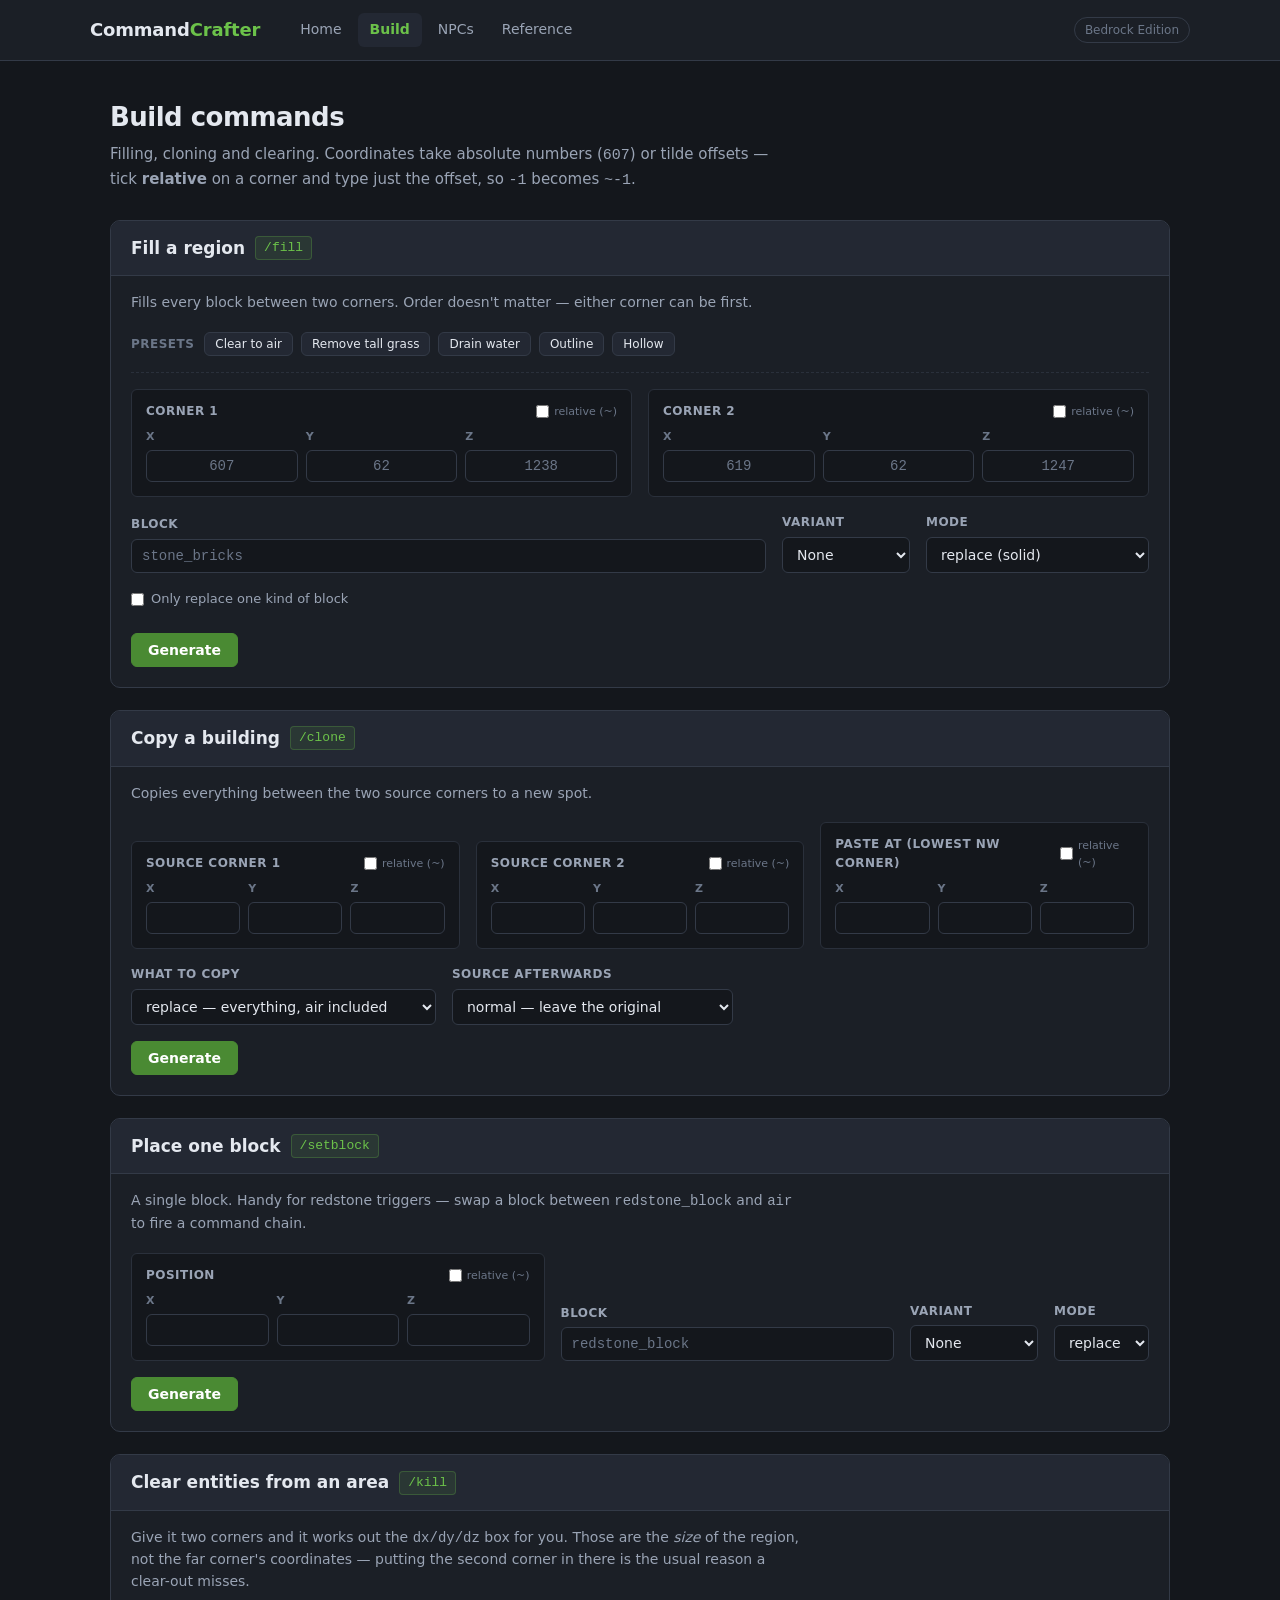
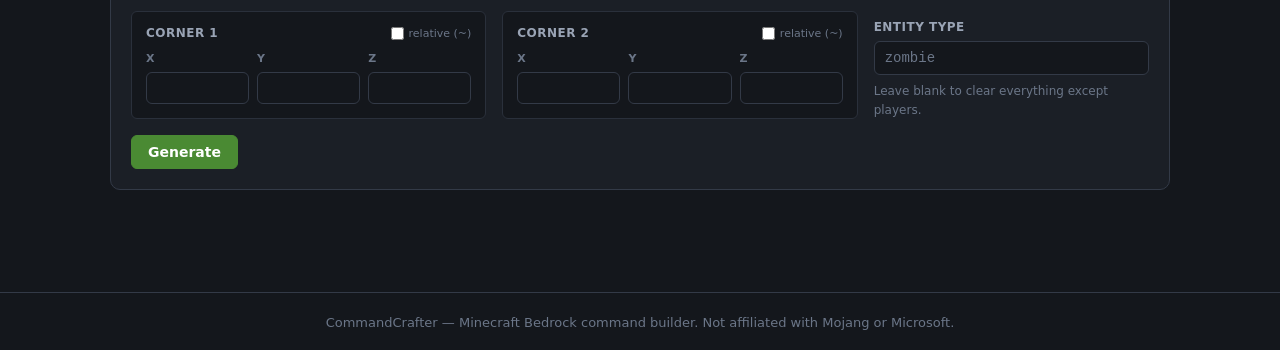
==== build.html @ ae36e780 "Add build and NPC command generators Static site, no build step. Four pages: build commands (/fill, " ====
<!DOCTYPE html>
<html lang="en">
<head>
<meta charset="utf-8">
<meta name="viewport" content="width=device-width, initial-scale=1">
<title>Build Commands — CommandCrafter</title>
<link rel="stylesheet" href="assets/css/style.css">
</head>
<body>

<header class="site-header">
  <div class="inner">
    <a class="brand" href="index.html">Command<span>Crafter</span></a>
    <nav class="site-nav">
      <a href="index.html">Home</a>
      <a href="build.html">Build</a>
      <a href="npc.html">NPCs</a>
      <a href="reference.html">Reference</a>
    </nav>
    <span class="edition-badge">Bedrock Edition</span>
  </div>
</header>

<main>
  <h1 class="page-title">Build commands</h1>
  <p class="page-intro">
    Filling, cloning and clearing. Coordinates take absolute numbers
    (<code>607</code>) or tilde offsets — tick <strong>relative</strong> on a corner
    and type just the offset, so <code>-1</code> becomes <code>~-1</code>.
  </p>

  <!-- ============================ FILL ============================ -->
  <section class="tool" id="tool-fill">
    <h2>Fill a region <span class="cmd-name">/fill</span></h2>
    <div class="tool-body">
      <p class="tool-desc">
        Fills every block between two corners. Order doesn't matter — either corner
        can be first.
      </p>

      <div class="preset-row">
        <span class="preset-label">Presets</span>
        <button type="button" class="small" data-fill-preset="air">Clear to air</button>
        <button type="button" class="small" data-fill-preset="grass">Remove tall grass</button>
        <button type="button" class="small" data-fill-preset="water">Drain water</button>
        <button type="button" class="small" data-fill-preset="outline">Outline</button>
        <button type="button" class="small" data-fill-preset="hollow">Hollow</button>
      </div>

      <div class="field-row">
        <div class="coord-group">
          <div class="field-label">
            <span>Corner 1</span>
            <label class="rel-toggle"><input type="checkbox" id="fill-from-rel"> relative (~)</label>
          </div>
          <div class="coord-inputs">
            <div class="field"><label for="fill-from-x">X</label><input type="text" id="fill-from-x" placeholder="607"></div>
            <div class="field"><label for="fill-from-y">Y</label><input type="text" id="fill-from-y" placeholder="62"></div>
            <div class="field"><label for="fill-from-z">Z</label><input type="text" id="fill-from-z" placeholder="1238"></div>
          </div>
        </div>

        <div class="coord-group">
          <div class="field-label">
            <span>Corner 2</span>
            <label class="rel-toggle"><input type="checkbox" id="fill-to-rel"> relative (~)</label>
          </div>
          <div class="coord-inputs">
            <div class="field"><label for="fill-to-x">X</label><input type="text" id="fill-to-x" placeholder="619"></div>
            <div class="field"><label for="fill-to-y">Y</label><input type="text" id="fill-to-y" placeholder="62"></div>
            <div class="field"><label for="fill-to-z">Z</label><input type="text" id="fill-to-z" placeholder="1247"></div>
          </div>
        </div>
      </div>

      <div class="field-row">
        <div class="field grow">
          <label for="fill-block">Block</label>
          <input type="text" id="fill-block" list="blocks-list" placeholder="stone_bricks" autocomplete="off">
        </div>
        <div class="field">
          <label for="fill-variant">Variant</label>
          <select id="fill-variant">
            <option value="none">None</option>
            <option value="data">Data value</option>
            <option value="states">Block states</option>
          </select>
        </div>
        <div class="field" id="fill-data-field" style="display:none">
          <label for="fill-data">Data value</label>
          <input type="text" id="fill-data" placeholder="0" style="width:90px">
        </div>
        <div class="field grow" id="fill-states-field" style="display:none">
          <label for="fill-states">Block states</label>
          <input type="text" id="fill-states" placeholder='["stone_brick_type"="mossy"]'>
        </div>
        <div class="field">
          <label for="fill-mode">Mode</label>
          <select id="fill-mode">
            <option value="replace">replace (solid)</option>
            <option value="outline">outline (walls only)</option>
            <option value="hollow">hollow (walls + air inside)</option>
            <option value="destroy">destroy (drops blocks)</option>
            <option value="keep">keep (air only)</option>
          </select>
        </div>
      </div>

      <div class="field-row">
        <label class="check" for="fill-filter-enable">
          <input type="checkbox" id="fill-filter-enable">
          Only replace one kind of block
        </label>
      </div>

      <div class="field-row" id="fill-filter-fields" style="display:none">
        <div class="field grow">
          <label for="fill-filter-block">Block to replace</label>
          <input type="text" id="fill-filter-block" list="blocks-list" placeholder="tall_grass" autocomplete="off">
        </div>
        <div class="field">
          <label for="fill-filter-data">Its data value</label>
          <input type="text" id="fill-filter-data" placeholder="optional" style="width:120px">
        </div>
      </div>

      <div class="actions">
        <button type="button" class="primary" id="fill-generate">Generate</button>
      </div>

      <div class="output" id="fill-output"></div>
    </div>
  </section>

  <!-- ============================ CLONE ============================ -->
  <section class="tool" id="tool-clone">
    <h2>Copy a building <span class="cmd-name">/clone</span></h2>
    <div class="tool-body">
      <p class="tool-desc">
        Copies everything between the two source corners to a new spot.
      </p>

      <div class="field-row">
        <div class="coord-group">
          <div class="field-label">
            <span>Source corner 1</span>
            <label class="rel-toggle"><input type="checkbox" id="clone-from-rel"> relative (~)</label>
          </div>
          <div class="coord-inputs">
            <div class="field"><label for="clone-from-x">X</label><input type="text" id="clone-from-x"></div>
            <div class="field"><label for="clone-from-y">Y</label><input type="text" id="clone-from-y"></div>
            <div class="field"><label for="clone-from-z">Z</label><input type="text" id="clone-from-z"></div>
          </div>
        </div>

        <div class="coord-group">
          <div class="field-label">
            <span>Source corner 2</span>
            <label class="rel-toggle"><input type="checkbox" id="clone-to-rel"> relative (~)</label>
          </div>
          <div class="coord-inputs">
            <div class="field"><label for="clone-to-x">X</label><input type="text" id="clone-to-x"></div>
            <div class="field"><label for="clone-to-y">Y</label><input type="text" id="clone-to-y"></div>
            <div class="field"><label for="clone-to-z">Z</label><input type="text" id="clone-to-z"></div>
          </div>
        </div>

        <div class="coord-group">
          <div class="field-label">
            <span>Paste at (lowest NW corner)</span>
            <label class="rel-toggle"><input type="checkbox" id="clone-dest-rel"> relative (~)</label>
          </div>
          <div class="coord-inputs">
            <div class="field"><label for="clone-dest-x">X</label><input type="text" id="clone-dest-x"></div>
            <div class="field"><label for="clone-dest-y">Y</label><input type="text" id="clone-dest-y"></div>
            <div class="field"><label for="clone-dest-z">Z</label><input type="text" id="clone-dest-z"></div>
          </div>
        </div>
      </div>

      <div class="field-row">
        <div class="field">
          <label for="clone-mask">What to copy</label>
          <select id="clone-mask">
            <option value="replace">replace — everything, air included</option>
            <option value="masked">masked — skip air, keep what's there</option>
            <option value="filtered">filtered — one block type only</option>
          </select>
        </div>
        <div class="field">
          <label for="clone-mode">Source afterwards</label>
          <select id="clone-mode">
            <option value="normal">normal — leave the original</option>
            <option value="move">move — delete the original</option>
            <option value="force">force — allow overlapping regions</option>
          </select>
        </div>
        <div class="field grow" id="clone-filter-fields" style="display:none">
          <label for="clone-filter-block">Block to copy</label>
          <input type="text" id="clone-filter-block" list="blocks-list" placeholder="stone_bricks" autocomplete="off">
        </div>
        <div class="field" id="clone-filter-data-field">
          <label for="clone-filter-data">Data</label>
          <input type="text" id="clone-filter-data" placeholder="optional" style="width:110px">
        </div>
      </div>

      <div class="actions">
        <button type="button" class="primary" id="clone-generate">Generate</button>
      </div>

      <div class="output" id="clone-output"></div>
    </div>
  </section>

  <!-- ============================ SETBLOCK ============================ -->
  <section class="tool" id="tool-setblock">
    <h2>Place one block <span class="cmd-name">/setblock</span></h2>
    <div class="tool-body">
      <p class="tool-desc">
        A single block. Handy for redstone triggers — swap a block between
        <code>redstone_block</code> and <code>air</code> to fire a command chain.
      </p>

      <div class="field-row">
        <div class="coord-group">
          <div class="field-label">
            <span>Position</span>
            <label class="rel-toggle"><input type="checkbox" id="sb-at-rel"> relative (~)</label>
          </div>
          <div class="coord-inputs">
            <div class="field"><label for="sb-at-x">X</label><input type="text" id="sb-at-x"></div>
            <div class="field"><label for="sb-at-y">Y</label><input type="text" id="sb-at-y"></div>
            <div class="field"><label for="sb-at-z">Z</label><input type="text" id="sb-at-z"></div>
          </div>
        </div>

        <div class="field grow">
          <label for="sb-block">Block</label>
          <input type="text" id="sb-block" list="blocks-list" placeholder="redstone_block" autocomplete="off">
        </div>
        <div class="field">
          <label for="sb-variant">Variant</label>
          <select id="sb-variant">
            <option value="none">None</option>
            <option value="data">Data value</option>
            <option value="states">Block states</option>
          </select>
        </div>
        <div class="field" id="sb-data-field" style="display:none">
          <label for="sb-data">Data</label>
          <input type="text" id="sb-data" placeholder="0" style="width:90px">
        </div>
        <div class="field grow" id="sb-states-field" style="display:none">
          <label for="sb-states">Block states</label>
          <input type="text" id="sb-states" placeholder='["direction"=0]'>
        </div>
        <div class="field">
          <label for="sb-mode">Mode</label>
          <select id="sb-mode">
            <option value="replace">replace</option>
            <option value="destroy">destroy</option>
            <option value="keep">keep</option>
          </select>
        </div>
      </div>

      <div class="actions">
        <button type="button" class="primary" id="sb-generate">Generate</button>
      </div>

      <div class="output" id="sb-output"></div>
    </div>
  </section>

  <!-- ======================= CLEAR ENTITIES ======================= -->
  <section class="tool" id="tool-clear-entities">
    <h2>Clear entities from an area <span class="cmd-name">/kill</span></h2>
    <div class="tool-body">
      <p class="tool-desc">
        Give it two corners and it works out the <code>dx/dy/dz</code> box for you.
        Those are the <em>size</em> of the region, not the far corner's coordinates —
        putting the second corner in there is the usual reason a clear-out misses.
      </p>

      <div class="field-row">
        <div class="coord-group">
          <div class="field-label">
            <span>Corner 1</span>
            <label class="rel-toggle"><input type="checkbox" id="ce-from-rel"> relative (~)</label>
          </div>
          <div class="coord-inputs">
            <div class="field"><label for="ce-from-x">X</label><input type="text" id="ce-from-x"></div>
            <div class="field"><label for="ce-from-y">Y</label><input type="text" id="ce-from-y"></div>
            <div class="field"><label for="ce-from-z">Z</label><input type="text" id="ce-from-z"></div>
          </div>
        </div>

        <div class="coord-group">
          <div class="field-label">
            <span>Corner 2</span>
            <label class="rel-toggle"><input type="checkbox" id="ce-to-rel"> relative (~)</label>
          </div>
          <div class="coord-inputs">
            <div class="field"><label for="ce-to-x">X</label><input type="text" id="ce-to-x"></div>
            <div class="field"><label for="ce-to-y">Y</label><input type="text" id="ce-to-y"></div>
            <div class="field"><label for="ce-to-z">Z</label><input type="text" id="ce-to-z"></div>
          </div>
        </div>

        <div class="field grow">
          <label for="ce-type">Entity type</label>
          <input type="text" id="ce-type" list="entities-list" placeholder="zombie" autocomplete="off">
          <span class="hint">Leave blank to clear everything except players.</span>
        </div>
      </div>

      <div class="actions">
        <button type="button" class="primary" id="ce-generate">Generate</button>
      </div>

      <div class="output" id="ce-output"></div>
    </div>
  </section>
</main>

<footer class="site-footer">
  CommandCrafter — Minecraft Bedrock command builder.
  Not affiliated with Mojang or Microsoft.
</footer>

<datalist id="blocks-list"></datalist>
<datalist id="entities-list"></datalist>

<script src="assets/js/data.js"></script>
<script src="assets/js/common.js"></script>
<script src="assets/js/build.js"></script>
</body>
</html>
---- assets/css/style.css ----
/* CommandCrafter — Minecraft Bedrock command generator */

:root {
  --bg:        #14171c;
  --bg-2:      #1b1f26;
  --bg-3:      #232833;
  --line:      #333a47;
  --line-soft: #2a303b;
  --text:      #e4e8ef;
  --text-dim:  #9aa4b5;
  --text-mute: #6b7688;
  --green:     #6cc24a;
  --green-dk:  #4a8a33;
  --gold:      #f5b642;
  --red:       #e05c56;
  --blue:      #58a6d8;
  --mono: ui-monospace, "Cascadia Mono", "SF Mono", Consolas, "Liberation Mono", monospace;
  --sans: system-ui, -apple-system, "Segoe UI", Roboto, sans-serif;
  --radius: 6px;
}

* { box-sizing: border-box; }

body {
  margin: 0;
  background: var(--bg);
  color: var(--text);
  font-family: var(--sans);
  font-size: 15px;
  line-height: 1.55;
}

/* ---------- header / nav ---------- */

.site-header {
  background: var(--bg-2);
  border-bottom: 1px solid var(--line);
  padding: 0 20px;
}

.site-header .inner {
  max-width: 1100px;
  margin: 0 auto;
  display: flex;
  align-items: center;
  gap: 28px;
  flex-wrap: wrap;
  min-height: 60px;
}

.brand {
  font-weight: 700;
  font-size: 18px;
  letter-spacing: -0.01em;
  color: var(--text);
  text-decoration: none;
  white-space: nowrap;
}
.brand span { color: var(--green); }

.site-nav { display: flex; gap: 4px; flex-wrap: wrap; }

.site-nav a {
  color: var(--text-dim);
  text-decoration: none;
  padding: 6px 12px;
  border-radius: var(--radius);
  font-size: 14px;
}
.site-nav a:hover { background: var(--bg-3); color: var(--text); }
.site-nav a.active { background: var(--bg-3); color: var(--green); font-weight: 600; }

.edition-badge {
  margin-left: auto;
  font-size: 12px;
  color: var(--text-mute);
  border: 1px solid var(--line);
  border-radius: 99px;
  padding: 3px 10px;
  white-space: nowrap;
}

/* ---------- layout ---------- */

main {
  max-width: 1100px;
  margin: 0 auto;
  padding: 28px 20px 80px;
}

.page-title { font-size: 26px; margin: 8px 0 6px; letter-spacing: -0.02em; }
.page-intro { color: var(--text-dim); margin: 0 0 28px; max-width: 70ch; }

/* ---------- tool cards ---------- */

.tool {
  background: var(--bg-2);
  border: 1px solid var(--line);
  border-radius: 10px;
  margin-bottom: 22px;
  overflow: hidden;
}

.tool > h2 {
  margin: 0;
  padding: 14px 20px;
  font-size: 17px;
  background: var(--bg-3);
  border-bottom: 1px solid var(--line);
  display: flex;
  align-items: center;
  gap: 10px;
}
.tool > h2 .cmd-name {
  font-family: var(--mono);
  font-size: 13px;
  color: var(--green);
  background: rgba(108, 194, 74, 0.1);
  border: 1px solid rgba(108, 194, 74, 0.25);
  padding: 1px 8px;
  border-radius: 4px;
  font-weight: 400;
}

.tool-body { padding: 20px; }

.tool-desc {
  margin: -4px 0 18px;
  color: var(--text-dim);
  font-size: 14px;
  max-width: 75ch;
}

/* ---------- forms ---------- */

.field-row {
  display: flex;
  flex-wrap: wrap;
  gap: 16px;
  margin-bottom: 16px;
  align-items: flex-end;
}

.field { display: flex; flex-direction: column; gap: 5px; min-width: 0; }
.field.grow { flex: 1 1 200px; }
.field.wide { flex: 1 1 100%; }

label, .field-label {
  font-size: 12px;
  font-weight: 600;
  color: var(--text-dim);
  text-transform: uppercase;
  letter-spacing: 0.04em;
}

input[type="text"], input[type="number"], select, textarea {
  background: var(--bg);
  border: 1px solid var(--line);
  color: var(--text);
  border-radius: var(--radius);
  padding: 8px 10px;
  font-size: 14px;
  font-family: var(--mono);
  width: 100%;
  min-width: 0;
}

input:focus, select:focus, textarea:focus {
  outline: none;
  border-color: var(--green);
  box-shadow: 0 0 0 2px rgba(108, 194, 74, 0.15);
}

input::placeholder { color: var(--text-mute); }

select { font-family: var(--sans); cursor: pointer; }

.hint { font-size: 12px; color: var(--text-mute); margin-top: 2px; }

/* coordinate groups */

.coord-group {
  border: 1px solid var(--line-soft);
  border-radius: var(--radius);
  padding: 12px 14px 14px;
  flex: 1 1 280px;
  background: var(--bg);
}

.coord-group > .field-label {
  display: flex;
  align-items: center;
  justify-content: space-between;
  gap: 10px;
  margin-bottom: 8px;
}

.coord-inputs { display: flex; gap: 8px; }
.coord-inputs .field { flex: 1; }
.coord-inputs label {
  font-size: 11px;
  color: var(--text-mute);
  text-transform: none;
  letter-spacing: 0;
}
.coord-inputs input { text-align: center; padding: 7px 4px; }

.rel-toggle {
  display: flex;
  align-items: center;
  gap: 5px;
  font-size: 11px;
  color: var(--text-mute);
  text-transform: none;
  letter-spacing: 0;
  font-weight: 500;
  cursor: pointer;
  user-select: none;
}
.rel-toggle input { width: auto; margin: 0; cursor: pointer; accent-color: var(--green); }

/* checkbox rows */

.check {
  display: flex;
  align-items: center;
  gap: 7px;
  font-size: 13px;
  color: var(--text-dim);
  text-transform: none;
  letter-spacing: 0;
  font-weight: 500;
  cursor: pointer;
  user-select: none;
  padding-bottom: 8px;
}
.check input { width: auto; margin: 0; accent-color: var(--green); cursor: pointer; }

/* ---------- buttons ---------- */

button {
  font-family: var(--sans);
  font-size: 14px;
  border-radius: var(--radius);
  border: 1px solid var(--line);
  background: var(--bg-3);
  color: var(--text);
  padding: 8px 16px;
  cursor: pointer;
}
button:hover { background: #2b3140; border-color: #3f4757; }

button.primary {
  background: var(--green-dk);
  border-color: var(--green-dk);
  color: #fff;
  font-weight: 600;
}
button.primary:hover { background: var(--green); border-color: var(--green); }

button.small { padding: 4px 10px; font-size: 12px; }

.preset-row {
  display: flex;
  gap: 8px;
  flex-wrap: wrap;
  align-items: center;
  margin-bottom: 16px;
  padding-bottom: 16px;
  border-bottom: 1px dashed var(--line-soft);
}
.preset-row .preset-label {
  font-size: 12px;
  color: var(--text-mute);
  text-transform: uppercase;
  letter-spacing: 0.04em;
  font-weight: 600;
  margin-right: 2px;
}

.actions { display: flex; gap: 10px; align-items: center; flex-wrap: wrap; }

/* ---------- output ---------- */

.output { margin-top: 20px; }
.output:empty { display: none; }

.out-group { margin-bottom: 14px; }

.out-group-head {
  display: flex;
  align-items: center;
  justify-content: space-between;
  gap: 12px;
  margin-bottom: 6px;
}

.out-group-title {
  font-size: 12px;
  font-weight: 600;
  color: var(--text-dim);
  text-transform: uppercase;
  letter-spacing: 0.05em;
}
.out-group-title.ok   { color: var(--green); }
.out-group-title.fail { color: var(--red); }

.cmd-line {
  display: flex;
  align-items: stretch;
  gap: 0;
  background: var(--bg);
  border: 1px solid var(--line);
  border-radius: var(--radius);
  margin-bottom: 6px;
  overflow: hidden;
}

.cmd-line code {
  flex: 1;
  font-family: var(--mono);
  font-size: 13px;
  padding: 10px 12px;
  white-space: pre-wrap;
  word-break: break-word;
  color: #dfe6f0;
  min-width: 0;
}

.cmd-line button {
  border: none;
  border-left: 1px solid var(--line);
  border-radius: 0;
  background: var(--bg-3);
  color: var(--text-dim);
  font-size: 12px;
  padding: 0 14px;
  flex: 0 0 auto;
}
.cmd-line button:hover { background: var(--green-dk); color: #fff; }
.cmd-line button.copied { background: var(--green); color: #10140f; font-weight: 600; }

.cmd-note {
  font-size: 12px;
  color: var(--text-mute);
  margin: -2px 0 8px 2px;
}

/* messages */

.msg {
  border-radius: var(--radius);
  padding: 9px 13px;
  font-size: 13px;
  margin-bottom: 10px;
  border: 1px solid;
  line-height: 1.5;
}
.msg.info  { background: rgba(88,166,216,.08); border-color: rgba(88,166,216,.35); color: #a9d3ee; }
.msg.warn  { background: rgba(245,182,66,.08); border-color: rgba(245,182,66,.35); color: #f0cd8a; }
.msg.error { background: rgba(224,92,86,.08);  border-color: rgba(224,92,86,.35);  color: #f0a5a1; }

.stats {
  display: flex;
  gap: 20px;
  flex-wrap: wrap;
  font-size: 13px;
  color: var(--text-dim);
  margin-bottom: 12px;
}
.stats b { color: var(--text); font-family: var(--mono); font-weight: 600; }

/* ---------- home page ---------- */

.card-grid {
  display: grid;
  grid-template-columns: repeat(auto-fit, minmax(260px, 1fr));
  gap: 18px;
  margin: 30px 0;
}

.card {
  display: block;
  background: var(--bg-2);
  border: 1px solid var(--line);
  border-radius: 10px;
  padding: 22px;
  text-decoration: none;
  color: inherit;
}
.card:hover { border-color: var(--green); background: var(--bg-3); }
.card h3 { margin: 0 0 8px; font-size: 17px; color: var(--green); }
.card p { margin: 0 0 12px; color: var(--text-dim); font-size: 14px; }
.card ul { margin: 0; padding-left: 18px; color: var(--text-mute); font-size: 13px; }
.card li { margin-bottom: 3px; }

/* ---------- reference page ---------- */

.ref-section { margin-bottom: 34px; }
.ref-section h2 {
  font-size: 19px;
  border-bottom: 1px solid var(--line);
  padding-bottom: 8px;
  margin-bottom: 14px;
}
.ref-section h3 { font-size: 15px; margin: 20px 0 8px; color: var(--green); }

pre.syntax {
  background: var(--bg-2);
  border: 1px solid var(--line);
  border-left: 3px solid var(--green);
  border-radius: var(--radius);
  padding: 12px 14px;
  overflow-x: auto;
  font-family: var(--mono);
  font-size: 13px;
  margin: 8px 0;
}

table.ref {
  width: 100%;
  border-collapse: collapse;
  font-size: 13.5px;
  margin: 10px 0;
}
table.ref th, table.ref td {
  text-align: left;
  padding: 8px 12px;
  border-bottom: 1px solid var(--line-soft);
  vertical-align: top;
}
table.ref th { color: var(--text-dim); font-size: 12px; text-transform: uppercase; letter-spacing: .04em; }
table.ref td:first-child { font-family: var(--mono); color: var(--green); white-space: nowrap; }

.table-scroll { overflow-x: auto; }

.ref-section p, .ref-section li { color: var(--text-dim); }
.ref-section code {
  font-family: var(--mono);
  font-size: 0.92em;
  background: var(--bg-3);
  padding: 1px 5px;
  border-radius: 3px;
  color: #cfe0f0;
}

/* ---------- footer ---------- */

footer.site-footer {
  border-top: 1px solid var(--line);
  padding: 20px;
  text-align: center;
  color: var(--text-mute);
  font-size: 13px;
}
footer.site-footer a { color: var(--text-dim); }

/* ---------- small screens ---------- */

@media (max-width: 620px) {
  .field-row { gap: 12px; }
  .coord-group { flex: 1 1 100%; }
  .site-header .inner { min-height: 0; padding: 10px 0; }
  .edition-badge { margin-left: 0; }
}
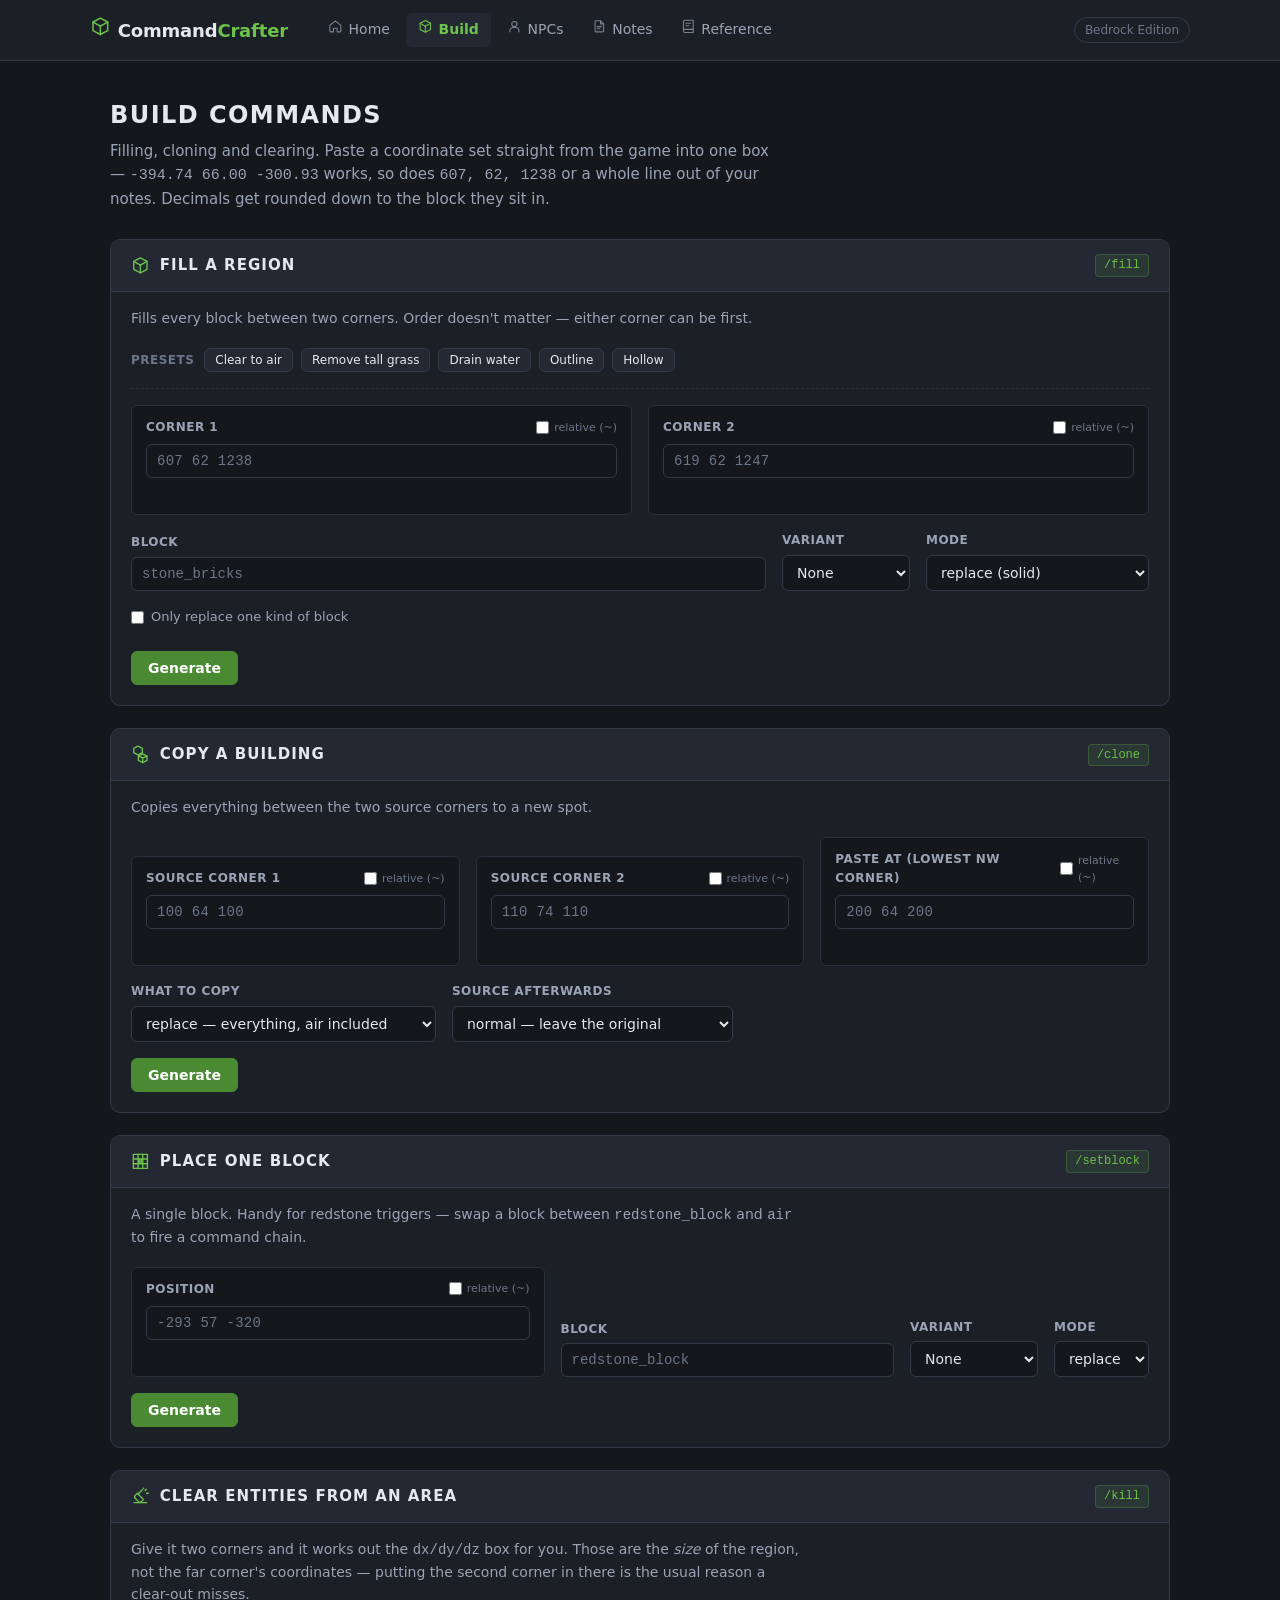
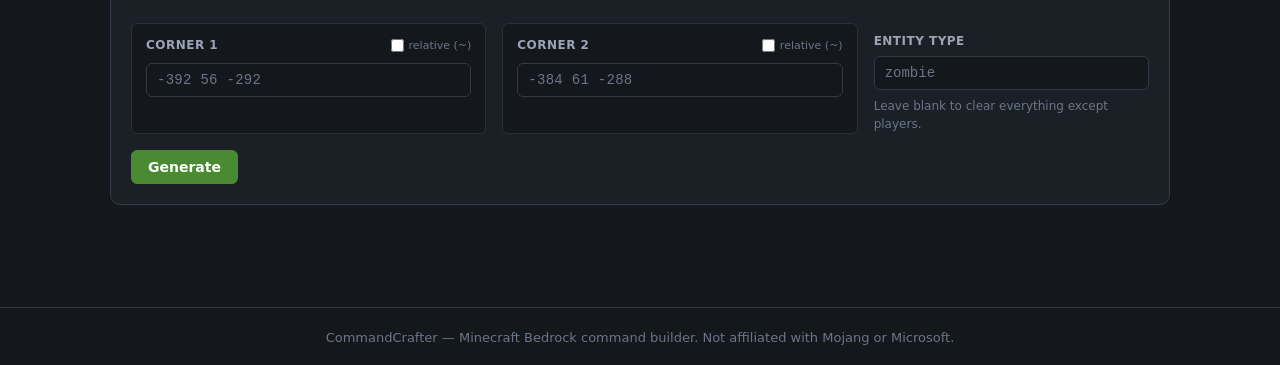
==== commit b3883628: "Add icons, one-field coordinate paste, and a notes page Icons are an inline SVG set built in JS rath" ====
--- a/build.html
+++ b/build.html
@@ -4,18 +4,20 @@
 <meta charset="utf-8">
 <meta name="viewport" content="width=device-width, initial-scale=1">
 <title>Build Commands — CommandCrafter</title>
+<link rel="icon" href="assets/favicon.svg" type="image/svg+xml">
 <link rel="stylesheet" href="assets/css/style.css">
 </head>
 <body>
 
 <header class="site-header">
   <div class="inner">
-    <a class="brand" href="index.html">Command<span>Crafter</span></a>
+    <a class="brand" href="index.html"><span data-icon="cube"></span>Command<span>Crafter</span></a>
     <nav class="site-nav">
-      <a href="index.html">Home</a>
-      <a href="build.html">Build</a>
-      <a href="npc.html">NPCs</a>
-      <a href="reference.html">Reference</a>
+      <a href="index.html"><span data-icon="home"></span>Home</a>
+      <a href="build.html"><span data-icon="cube"></span>Build</a>
+      <a href="npc.html"><span data-icon="npc"></span>NPCs</a>
+      <a href="notes.html"><span data-icon="note"></span>Notes</a>
+      <a href="reference.html"><span data-icon="book"></span>Reference</a>
     </nav>
     <span class="edition-badge">Bedrock Edition</span>
   </div>
@@ -24,14 +26,15 @@
 <main>
   <h1 class="page-title">Build commands</h1>
   <p class="page-intro">
-    Filling, cloning and clearing. Coordinates take absolute numbers
-    (<code>607</code>) or tilde offsets — tick <strong>relative</strong> on a corner
-    and type just the offset, so <code>-1</code> becomes <code>~-1</code>.
+    Filling, cloning and clearing. Paste a coordinate set straight from the game
+    into one box — <code>-394.74 66.00 -300.93</code> works, so does
+    <code>607, 62, 1238</code> or a whole line out of your notes. Decimals get
+    rounded down to the block they sit in.
   </p>
 
   <!-- ============================ FILL ============================ -->
   <section class="tool" id="tool-fill">
-    <h2>Fill a region <span class="cmd-name">/fill</span></h2>
+    <h2><span data-icon="cube"></span>Fill a region <span class="cmd-name">/fill</span></h2>
     <div class="tool-body">
       <p class="tool-desc">
         Fills every block between two corners. Order doesn't matter — either corner
@@ -53,11 +56,9 @@
             <span>Corner 1</span>
             <label class="rel-toggle"><input type="checkbox" id="fill-from-rel"> relative (~)</label>
           </div>
-          <div class="coord-inputs">
-            <div class="field"><label for="fill-from-x">X</label><input type="text" id="fill-from-x" placeholder="607"></div>
-            <div class="field"><label for="fill-from-y">Y</label><input type="text" id="fill-from-y" placeholder="62"></div>
-            <div class="field"><label for="fill-from-z">Z</label><input type="text" id="fill-from-z" placeholder="1238"></div>
-          </div>
+          <input type="text" class="coord-input" id="fill-from-coords"
+                 placeholder="607 62 1238" autocomplete="off" spellcheck="false">
+          <div class="coord-readout" id="fill-from-readout"></div>
         </div>
 
         <div class="coord-group">
@@ -65,11 +66,9 @@
             <span>Corner 2</span>
             <label class="rel-toggle"><input type="checkbox" id="fill-to-rel"> relative (~)</label>
           </div>
-          <div class="coord-inputs">
-            <div class="field"><label for="fill-to-x">X</label><input type="text" id="fill-to-x" placeholder="619"></div>
-            <div class="field"><label for="fill-to-y">Y</label><input type="text" id="fill-to-y" placeholder="62"></div>
-            <div class="field"><label for="fill-to-z">Z</label><input type="text" id="fill-to-z" placeholder="1247"></div>
-          </div>
+          <input type="text" class="coord-input" id="fill-to-coords"
+                 placeholder="619 62 1247" autocomplete="off" spellcheck="false">
+          <div class="coord-readout" id="fill-to-readout"></div>
         </div>
       </div>
 
@@ -134,7 +133,7 @@
 
   <!-- ============================ CLONE ============================ -->
   <section class="tool" id="tool-clone">
-    <h2>Copy a building <span class="cmd-name">/clone</span></h2>
+    <h2><span data-icon="clone"></span>Copy a building <span class="cmd-name">/clone</span></h2>
     <div class="tool-body">
       <p class="tool-desc">
         Copies everything between the two source corners to a new spot.
@@ -146,11 +145,9 @@
             <span>Source corner 1</span>
             <label class="rel-toggle"><input type="checkbox" id="clone-from-rel"> relative (~)</label>
           </div>
-          <div class="coord-inputs">
-            <div class="field"><label for="clone-from-x">X</label><input type="text" id="clone-from-x"></div>
-            <div class="field"><label for="clone-from-y">Y</label><input type="text" id="clone-from-y"></div>
-            <div class="field"><label for="clone-from-z">Z</label><input type="text" id="clone-from-z"></div>
-          </div>
+          <input type="text" class="coord-input" id="clone-from-coords"
+                 placeholder="100 64 100" autocomplete="off" spellcheck="false">
+          <div class="coord-readout" id="clone-from-readout"></div>
         </div>
 
         <div class="coord-group">
@@ -158,11 +155,9 @@
             <span>Source corner 2</span>
             <label class="rel-toggle"><input type="checkbox" id="clone-to-rel"> relative (~)</label>
           </div>
-          <div class="coord-inputs">
-            <div class="field"><label for="clone-to-x">X</label><input type="text" id="clone-to-x"></div>
-            <div class="field"><label for="clone-to-y">Y</label><input type="text" id="clone-to-y"></div>
-            <div class="field"><label for="clone-to-z">Z</label><input type="text" id="clone-to-z"></div>
-          </div>
+          <input type="text" class="coord-input" id="clone-to-coords"
+                 placeholder="110 74 110" autocomplete="off" spellcheck="false">
+          <div class="coord-readout" id="clone-to-readout"></div>
         </div>
 
         <div class="coord-group">
@@ -170,11 +165,9 @@
             <span>Paste at (lowest NW corner)</span>
             <label class="rel-toggle"><input type="checkbox" id="clone-dest-rel"> relative (~)</label>
           </div>
-          <div class="coord-inputs">
-            <div class="field"><label for="clone-dest-x">X</label><input type="text" id="clone-dest-x"></div>
-            <div class="field"><label for="clone-dest-y">Y</label><input type="text" id="clone-dest-y"></div>
-            <div class="field"><label for="clone-dest-z">Z</label><input type="text" id="clone-dest-z"></div>
-          </div>
+          <input type="text" class="coord-input" id="clone-dest-coords"
+                 placeholder="200 64 200" autocomplete="off" spellcheck="false">
+          <div class="coord-readout" id="clone-dest-readout"></div>
         </div>
       </div>
 
@@ -215,7 +208,7 @@
 
   <!-- ============================ SETBLOCK ============================ -->
   <section class="tool" id="tool-setblock">
-    <h2>Place one block <span class="cmd-name">/setblock</span></h2>
+    <h2><span data-icon="block"></span>Place one block <span class="cmd-name">/setblock</span></h2>
     <div class="tool-body">
       <p class="tool-desc">
         A single block. Handy for redstone triggers — swap a block between
@@ -228,11 +221,9 @@
             <span>Position</span>
             <label class="rel-toggle"><input type="checkbox" id="sb-at-rel"> relative (~)</label>
           </div>
-          <div class="coord-inputs">
-            <div class="field"><label for="sb-at-x">X</label><input type="text" id="sb-at-x"></div>
-            <div class="field"><label for="sb-at-y">Y</label><input type="text" id="sb-at-y"></div>
-            <div class="field"><label for="sb-at-z">Z</label><input type="text" id="sb-at-z"></div>
-          </div>
+          <input type="text" class="coord-input" id="sb-at-coords"
+                 placeholder="-293 57 -320" autocomplete="off" spellcheck="false">
+          <div class="coord-readout" id="sb-at-readout"></div>
         </div>
 
         <div class="field grow">
@@ -275,7 +266,7 @@
 
   <!-- ======================= CLEAR ENTITIES ======================= -->
   <section class="tool" id="tool-clear-entities">
-    <h2>Clear entities from an area <span class="cmd-name">/kill</span></h2>
+    <h2><span data-icon="broom"></span>Clear entities from an area <span class="cmd-name">/kill</span></h2>
     <div class="tool-body">
       <p class="tool-desc">
         Give it two corners and it works out the <code>dx/dy/dz</code> box for you.
@@ -289,11 +280,9 @@
             <span>Corner 1</span>
             <label class="rel-toggle"><input type="checkbox" id="ce-from-rel"> relative (~)</label>
           </div>
-          <div class="coord-inputs">
-            <div class="field"><label for="ce-from-x">X</label><input type="text" id="ce-from-x"></div>
-            <div class="field"><label for="ce-from-y">Y</label><input type="text" id="ce-from-y"></div>
-            <div class="field"><label for="ce-from-z">Z</label><input type="text" id="ce-from-z"></div>
-          </div>
+          <input type="text" class="coord-input" id="ce-from-coords"
+                 placeholder="-392 56 -292" autocomplete="off" spellcheck="false">
+          <div class="coord-readout" id="ce-from-readout"></div>
         </div>
 
         <div class="coord-group">
@@ -301,11 +290,9 @@
             <span>Corner 2</span>
             <label class="rel-toggle"><input type="checkbox" id="ce-to-rel"> relative (~)</label>
           </div>
-          <div class="coord-inputs">
-            <div class="field"><label for="ce-to-x">X</label><input type="text" id="ce-to-x"></div>
-            <div class="field"><label for="ce-to-y">Y</label><input type="text" id="ce-to-y"></div>
-            <div class="field"><label for="ce-to-z">Z</label><input type="text" id="ce-to-z"></div>
-          </div>
+          <input type="text" class="coord-input" id="ce-to-coords"
+                 placeholder="-384 61 -288" autocomplete="off" spellcheck="false">
+          <div class="coord-readout" id="ce-to-readout"></div>
         </div>
 
         <div class="field grow">
@@ -332,6 +319,7 @@
 <datalist id="blocks-list"></datalist>
 <datalist id="entities-list"></datalist>
 
+<script src="assets/js/icons.js"></script>
 <script src="assets/js/data.js"></script>
 <script src="assets/js/common.js"></script>
 <script src="assets/js/build.js"></script>
--- a/assets/css/style.css
+++ b/assets/css/style.css
@@ -88,8 +88,30 @@
   padding: 28px 20px 80px;
 }
 
-.page-title { font-size: 26px; margin: 8px 0 6px; letter-spacing: -0.02em; }
+.page-title {
+  font-size: 24px;
+  margin: 8px 0 6px;
+  text-transform: uppercase;
+  letter-spacing: 0.06em;
+}
 .page-intro { color: var(--text-dim); margin: 0 0 28px; max-width: 70ch; }
+
+/* ---------- icons ---------- */
+
+.icon {
+  width: 1.05em;
+  height: 1.05em;
+  flex: 0 0 auto;
+  vertical-align: -0.16em;
+}
+
+[data-icon] { display: inline-flex; flex: 0 0 auto; }
+
+.site-nav a [data-icon] { margin-right: 6px; opacity: .75; }
+.site-nav a:hover [data-icon], .site-nav a.active [data-icon] { opacity: 1; }
+
+.brand [data-icon] { color: var(--green); margin-right: 7px; }
+.brand .icon { width: 1.15em; height: 1.15em; }
 
 /* ---------- tool cards ---------- */
 
@@ -104,22 +126,31 @@
 .tool > h2 {
   margin: 0;
   padding: 14px 20px;
-  font-size: 17px;
+  font-size: 15px;
   background: var(--bg-3);
   border-bottom: 1px solid var(--line);
   display: flex;
   align-items: center;
   gap: 10px;
-}
+  text-transform: uppercase;
+  letter-spacing: 0.07em;
+}
+.tool > h2 [data-icon] { color: var(--green); }
+.tool > h2 .icon { width: 1.25em; height: 1.25em; }
+
+/* Command names stay lowercase — /FILL is not what you type. */
 .tool > h2 .cmd-name {
   font-family: var(--mono);
-  font-size: 13px;
+  font-size: 12px;
   color: var(--green);
   background: rgba(108, 194, 74, 0.1);
   border: 1px solid rgba(108, 194, 74, 0.25);
   padding: 1px 8px;
   border-radius: 4px;
   font-weight: 400;
+  text-transform: none;
+  letter-spacing: 0;
+  margin-left: auto;
 }
 
 .tool-body { padding: 20px; }
@@ -195,15 +226,24 @@
   margin-bottom: 8px;
 }
 
-.coord-inputs { display: flex; gap: 8px; }
-.coord-inputs .field { flex: 1; }
-.coord-inputs label {
-  font-size: 11px;
-  color: var(--text-mute);
-  text-transform: none;
-  letter-spacing: 0;
-}
-.coord-inputs input { text-align: center; padding: 7px 4px; }
+/* One field for the whole set — paste X, Y and Z straight from the game. */
+.coord-input {
+  font-size: 15px;
+  letter-spacing: 0.02em;
+  padding: 9px 11px;
+}
+
+.coord-readout {
+  font-family: var(--mono);
+  font-size: 12px;
+  margin-top: 6px;
+  min-height: 16px;
+  color: var(--text-mute);
+  white-space: pre-wrap;
+}
+.coord-readout.ok { color: var(--green); }
+.coord-readout.bad { color: var(--gold); }
+.coord-readout .aside { color: var(--text-mute); }
 
 .rel-toggle {
   display: flex;
@@ -247,7 +287,12 @@
   color: var(--text);
   padding: 8px 16px;
   cursor: pointer;
-}
+  display: inline-flex;
+  align-items: center;
+  justify-content: center;
+  gap: 7px;
+}
+button .icon-slot { display: inline-flex; }
 button:hover { background: #2b3140; border-color: #3f4757; }
 
 button.primary {
@@ -301,7 +346,11 @@
   color: var(--text-dim);
   text-transform: uppercase;
   letter-spacing: 0.05em;
-}
+  display: flex;
+  align-items: center;
+  gap: 7px;
+}
+.out-group-title .icon { width: 14px; height: 14px; }
 .out-group-title.ok   { color: var(--green); }
 .out-group-title.fail { color: var(--red); }
 
@@ -336,6 +385,7 @@
   font-size: 12px;
   padding: 0 14px;
   flex: 0 0 auto;
+  gap: 6px;
 }
 .cmd-line button:hover { background: var(--green-dk); color: #fff; }
 .cmd-line button.copied { background: var(--green); color: #10140f; font-weight: 600; }
@@ -355,7 +405,12 @@
   margin-bottom: 10px;
   border: 1px solid;
   line-height: 1.5;
-}
+  display: flex;
+  align-items: flex-start;
+  gap: 9px;
+}
+.msg [data-icon] { margin-top: 2px; }
+.msg .icon { width: 15px; height: 15px; }
 .msg.info  { background: rgba(88,166,216,.08); border-color: rgba(88,166,216,.35); color: #a9d3ee; }
 .msg.warn  { background: rgba(245,182,66,.08); border-color: rgba(245,182,66,.35); color: #f0cd8a; }
 .msg.error { background: rgba(224,92,86,.08);  border-color: rgba(224,92,86,.35);  color: #f0a5a1; }
@@ -370,6 +425,73 @@
 }
 .stats b { color: var(--text); font-family: var(--mono); font-weight: 600; }
 
+/* ---------- notes ---------- */
+
+.tool > h2 .cmd-name:empty { display: none; }
+
+.notes-list { display: flex; flex-direction: column; gap: 14px; margin-top: 4px; }
+
+.note {
+  background: var(--bg);
+  border: 1px solid var(--line);
+  border-radius: var(--radius);
+  padding: 14px 16px;
+}
+
+.note-head {
+  display: flex;
+  align-items: flex-start;
+  justify-content: space-between;
+  gap: 14px;
+  flex-wrap: wrap;
+}
+
+.note-title {
+  margin: 0;
+  font-size: 15px;
+  color: var(--text);
+  word-break: break-word;
+}
+
+.note-actions { display: flex; gap: 6px; flex-wrap: wrap; }
+
+.note-meta {
+  font-size: 12px;
+  color: var(--text-mute);
+  margin-top: 3px;
+}
+
+.note-body {
+  margin: 11px 0 0;
+  padding: 11px 13px;
+  background: var(--bg-2);
+  border: 1px solid var(--line-soft);
+  border-radius: var(--radius);
+  font-family: var(--mono);
+  font-size: 13px;
+  line-height: 1.6;
+  white-space: pre-wrap;
+  word-break: break-word;
+  overflow-x: auto;
+  color: #dfe6f0;
+}
+
+.note-empty {
+  border: 1px dashed var(--line);
+  border-radius: var(--radius);
+  padding: 26px 20px;
+  text-align: center;
+  color: var(--text-mute);
+}
+.note-empty-head { color: var(--text-dim); font-size: 14px; margin-bottom: 5px; }
+.note-empty p { margin: 0 auto; font-size: 13px; max-width: 46ch; }
+
+button.danger:hover {
+  background: rgba(224, 92, 86, .15);
+  border-color: rgba(224, 92, 86, .5);
+  color: #f0a5a1;
+}
+
 /* ---------- home page ---------- */
 
 .card-grid {
@@ -389,7 +511,17 @@
   color: inherit;
 }
 .card:hover { border-color: var(--green); background: var(--bg-3); }
-.card h3 { margin: 0 0 8px; font-size: 17px; color: var(--green); }
+.card h3 {
+  margin: 0 0 8px;
+  font-size: 15px;
+  color: var(--green);
+  text-transform: uppercase;
+  letter-spacing: 0.07em;
+  display: flex;
+  align-items: center;
+  gap: 9px;
+}
+.card h3 .icon { width: 1.3em; height: 1.3em; }
 .card p { margin: 0 0 12px; color: var(--text-dim); font-size: 14px; }
 .card ul { margin: 0; padding-left: 18px; color: var(--text-mute); font-size: 13px; }
 .card li { margin-bottom: 3px; }
@@ -398,11 +530,18 @@
 
 .ref-section { margin-bottom: 34px; }
 .ref-section h2 {
-  font-size: 19px;
+  font-size: 16px;
   border-bottom: 1px solid var(--line);
   padding-bottom: 8px;
   margin-bottom: 14px;
-}
+  text-transform: uppercase;
+  letter-spacing: 0.07em;
+  display: flex;
+  align-items: center;
+  gap: 10px;
+}
+.ref-section h2 [data-icon] { color: var(--green); }
+.ref-section h2 .icon { width: 1.2em; height: 1.2em; }
 .ref-section h3 { font-size: 15px; margin: 20px 0 8px; color: var(--green); }
 
 pre.syntax {
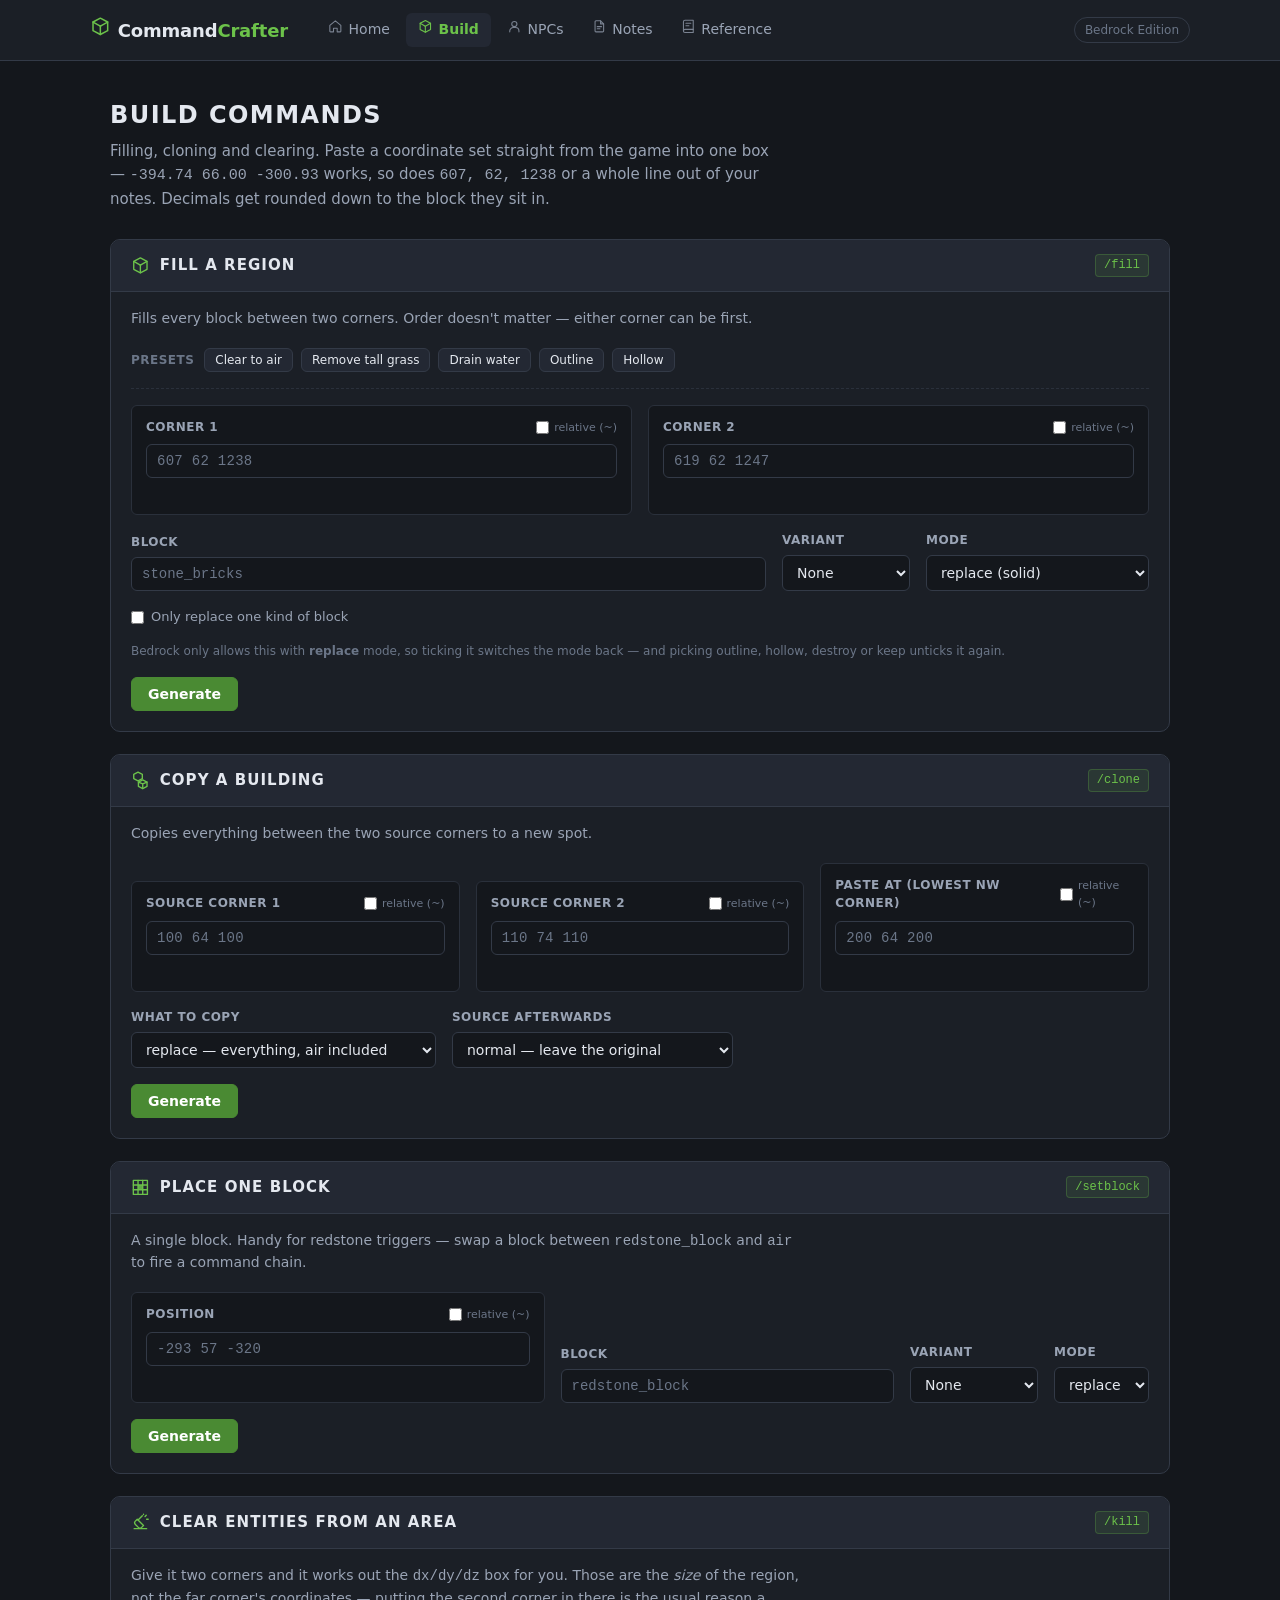
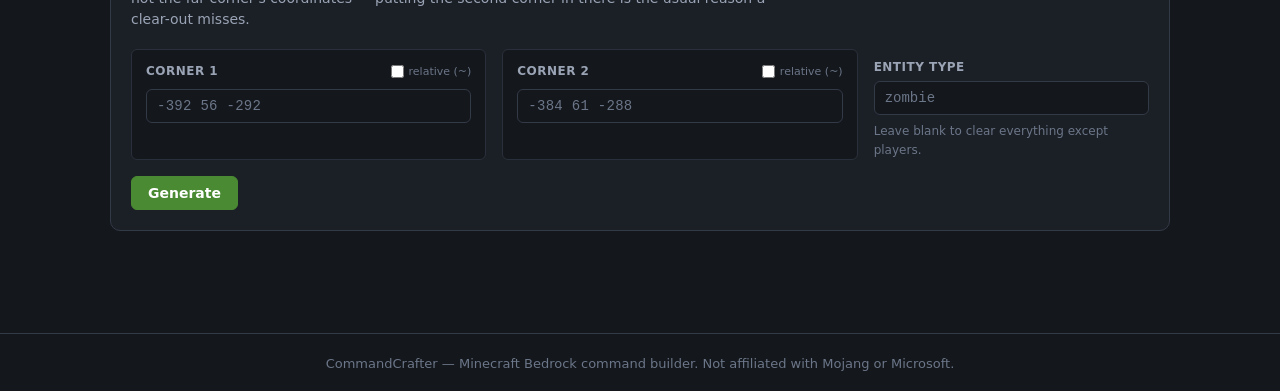
==== commit 7c15c485: "Stop the replace-filter from locking the fill mode dropdown Ticking "only replace one kind of block"" ====
--- a/build.html
+++ b/build.html
@@ -106,10 +106,17 @@
       </div>
 
       <div class="field-row">
-        <label class="check" for="fill-filter-enable">
-          <input type="checkbox" id="fill-filter-enable">
-          Only replace one kind of block
-        </label>
+        <div class="field wide">
+          <label class="check" for="fill-filter-enable">
+            <input type="checkbox" id="fill-filter-enable">
+            Only replace one kind of block
+          </label>
+          <span class="hint">
+            Bedrock only allows this with <strong>replace</strong> mode, so ticking it
+            switches the mode back — and picking outline, hollow, destroy or keep
+            unticks it again.
+          </span>
+        </div>
       </div>
 
       <div class="field-row" id="fill-filter-fields" style="display:none">
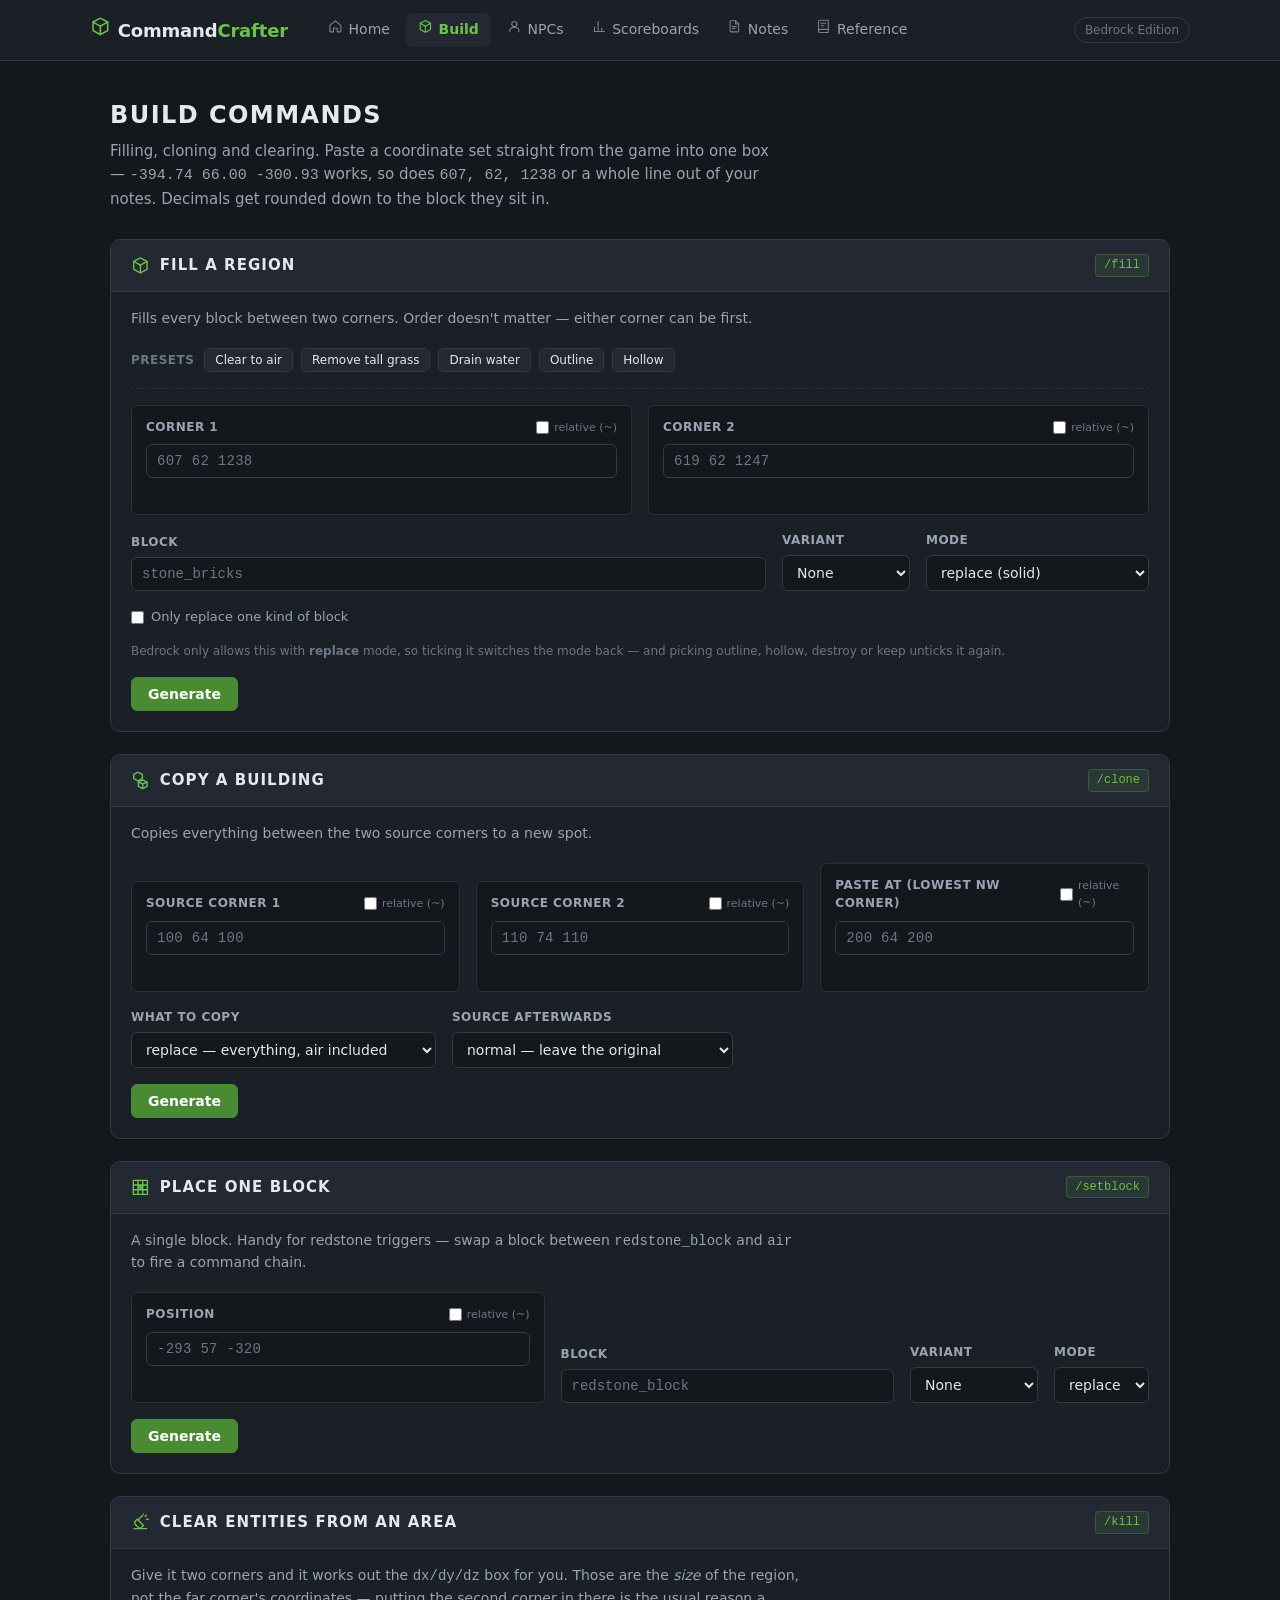
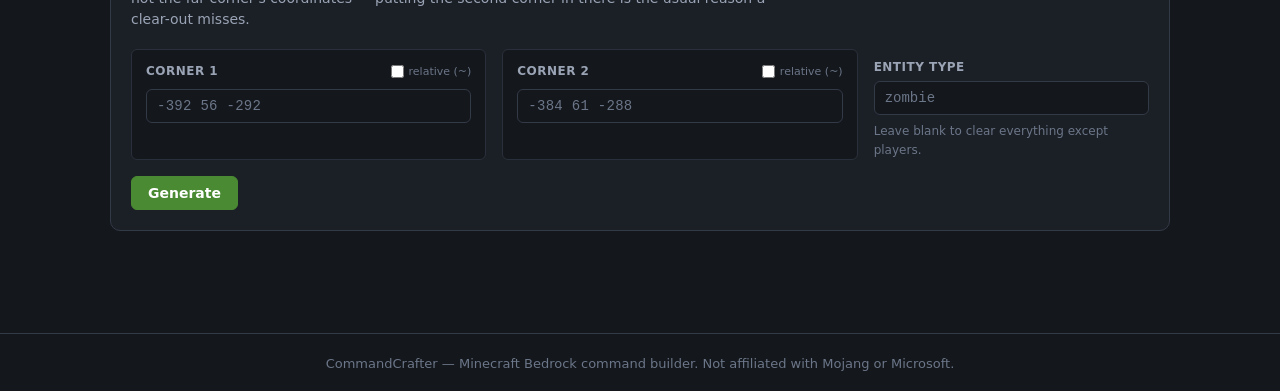
==== commit 854ff983: "Add a scoreboard page covering the whole command set Eight generators: create an objective, edit a s" ====
--- a/build.html
+++ b/build.html
@@ -16,6 +16,7 @@
       <a href="index.html"><span data-icon="home"></span>Home</a>
       <a href="build.html"><span data-icon="cube"></span>Build</a>
       <a href="npc.html"><span data-icon="npc"></span>NPCs</a>
+      <a href="scoreboard.html"><span data-icon="chart"></span>Scoreboards</a>
       <a href="notes.html"><span data-icon="note"></span>Notes</a>
       <a href="reference.html"><span data-icon="book"></span>Reference</a>
     </nav>
--- a/assets/css/style.css
+++ b/assets/css/style.css
@@ -305,6 +305,21 @@
 
 button.small { padding: 4px 10px; font-size: 12px; }
 
+a.linkbtn {
+  display: inline-flex;
+  align-items: center;
+  gap: 8px;
+  font-size: 14px;
+  font-weight: 600;
+  padding: 8px 16px;
+  border-radius: var(--radius);
+  border: 1px solid var(--green-dk);
+  background: var(--green-dk);
+  color: #fff;
+  text-decoration: none;
+}
+a.linkbtn:hover { background: var(--green); border-color: var(--green); }
+
 .preset-row {
   display: flex;
   gap: 8px;
